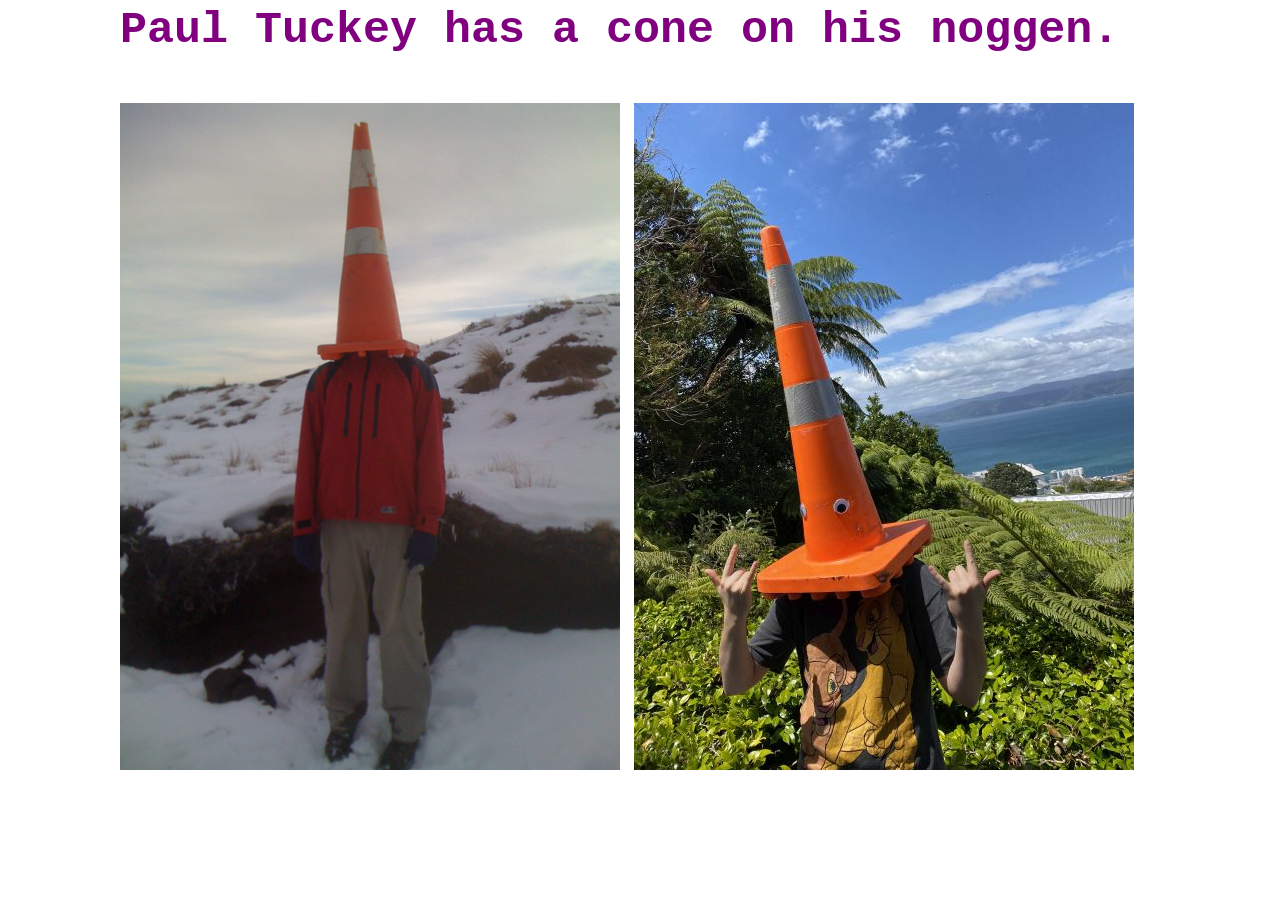
==== public_html/index.html @ 56b74fcc "docker ready15" ====
<head>
    <meta name="viewport" content="width=device-width, initial-scale=1, minimum-scale=1, maximum-scale=5"/>
    <title>Where the fuck are my pants</title>
</head>

<body>
	<section>
<h1>Paul Tuckey has a cone on his noggen.</h1>
<div class="pt">
    <img src="pt.jpg"/>
</div>

<div class="pt">
    <img src="pt2.jpg"/>
</div>
</section>
</body>

<style>
    body {
        padding: 0;
        margin: 0 auto;
    }
    section {
  margin: auto;
  max-width: 1050px;
}
    h1 {
        padding: 5px;
        color:purple;
        font-family: "Courier 10 Pitch", Courier, monospace;
	font-size:5vh;
    }
    .pt {
        display: inline-block;
	margin:5px;
    }
    .pt img {
        max-width: 100%;
    }
</style>
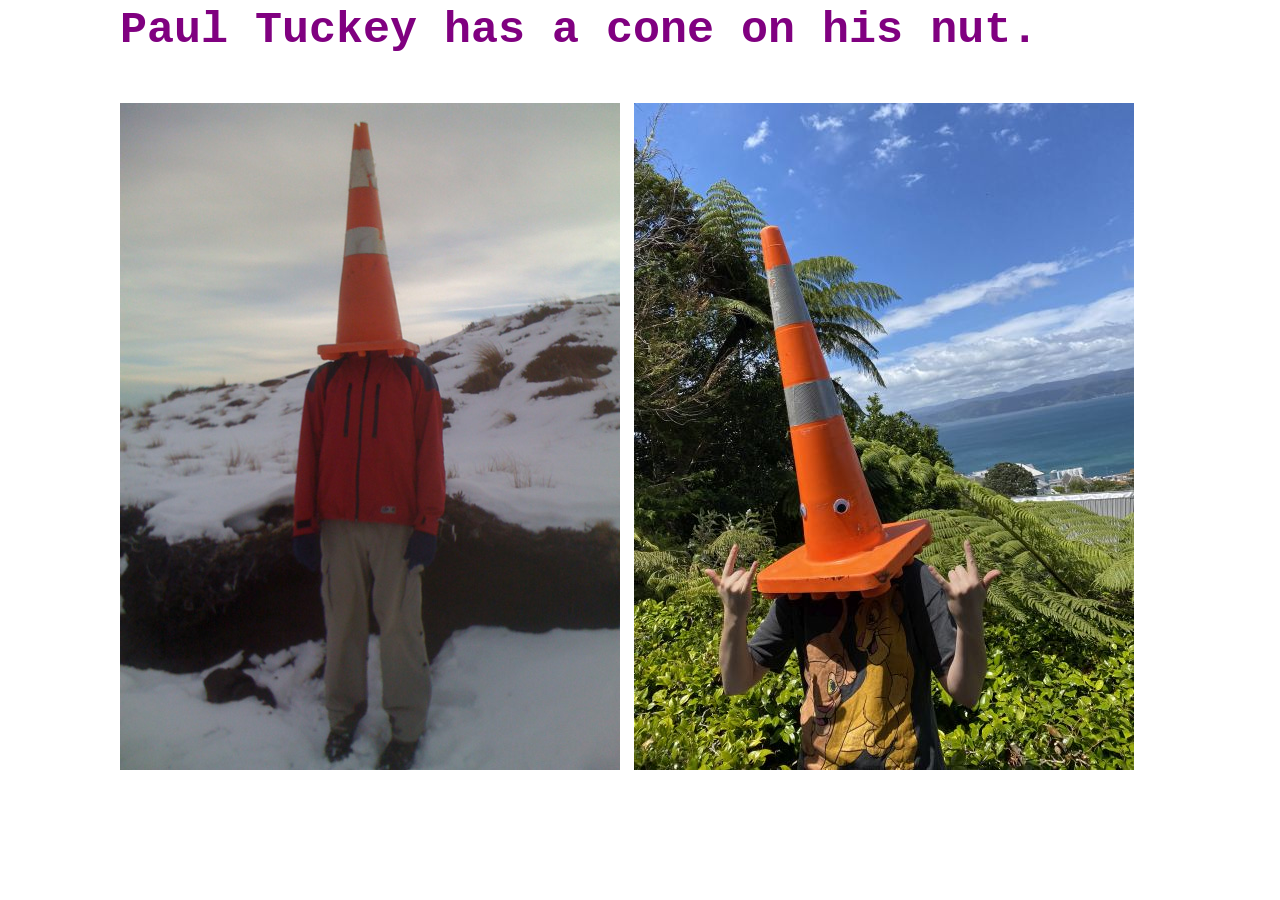
==== commit e5571fd8: "docker ready15" ====
--- a/public_html/index.html
+++ b/public_html/index.html
@@ -5,7 +5,7 @@
 
 <body>
 	<section>
-<h1>Paul Tuckey has a cone on his noggen.</h1>
+<h1>Paul Tuckey has a cone on his nut.</h1>
 <div class="pt">
     <img src="pt.jpg"/>
 </div>
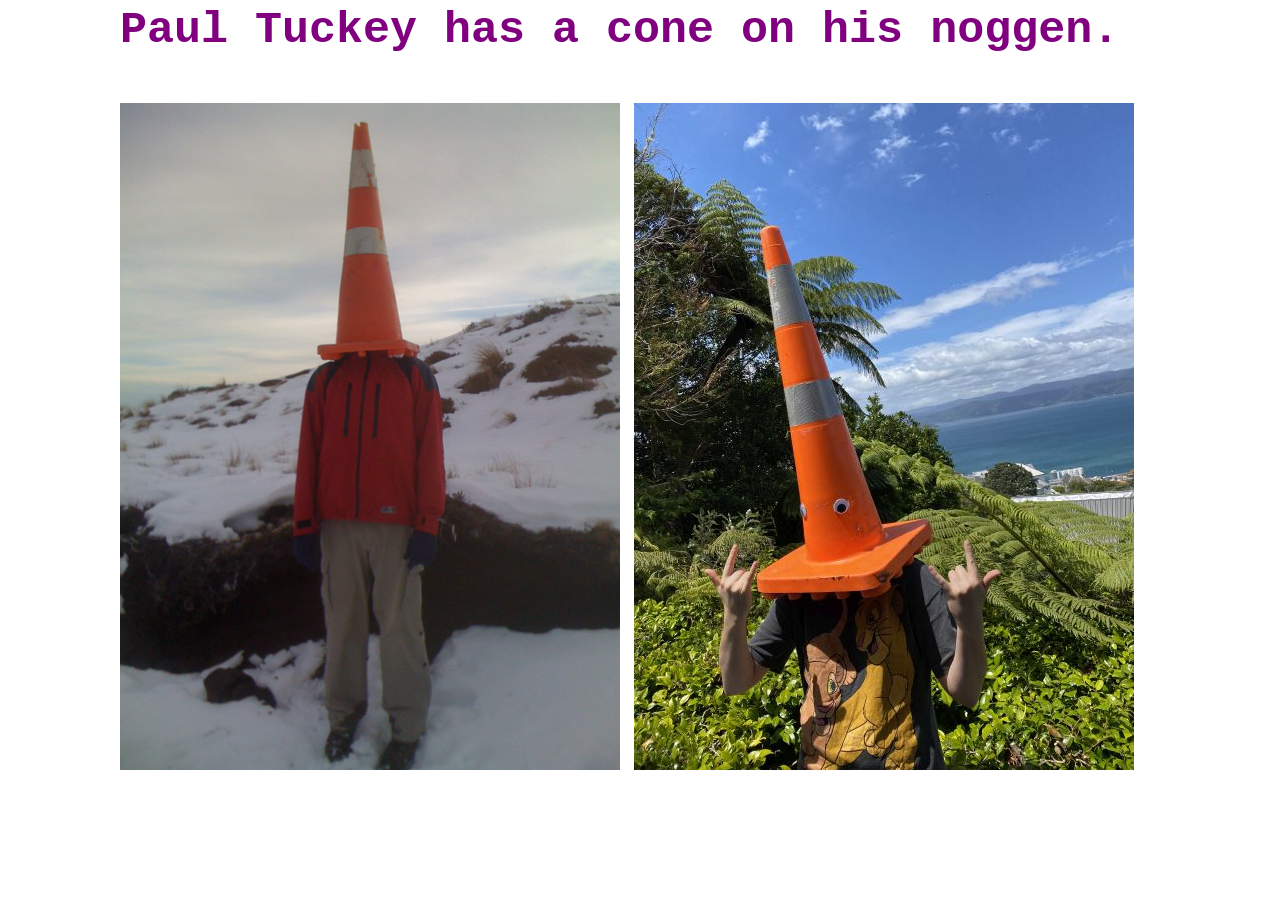
==== commit 38fc2344: "docker ready18" ====
--- a/public_html/index.html
+++ b/public_html/index.html
@@ -5,7 +5,7 @@
 
 <body>
 	<section>
-<h1>Paul Tuckey has a cone on his nut.</h1>
+<h1>Paul Tuckey has a cone on his noggen.</h1>
 <div class="pt">
     <img src="pt.jpg"/>
 </div>
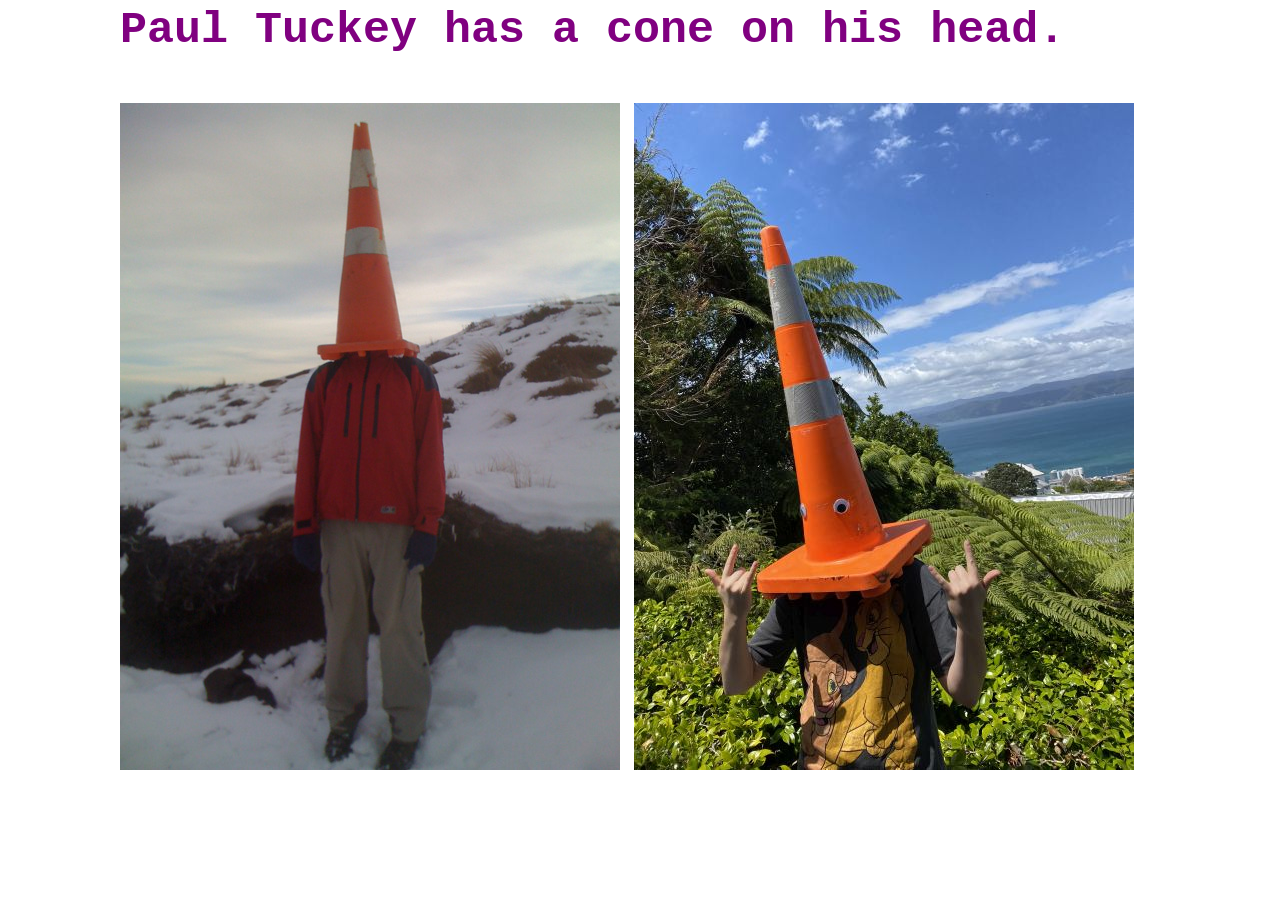
==== commit cfa7ff6b: "docker ready19" ====
--- a/public_html/index.html
+++ b/public_html/index.html
@@ -5,7 +5,7 @@
 
 <body>
 	<section>
-<h1>Paul Tuckey has a cone on his noggen.</h1>
+<h1>Paul Tuckey has a cone on his head.</h1>
 <div class="pt">
     <img src="pt.jpg"/>
 </div>
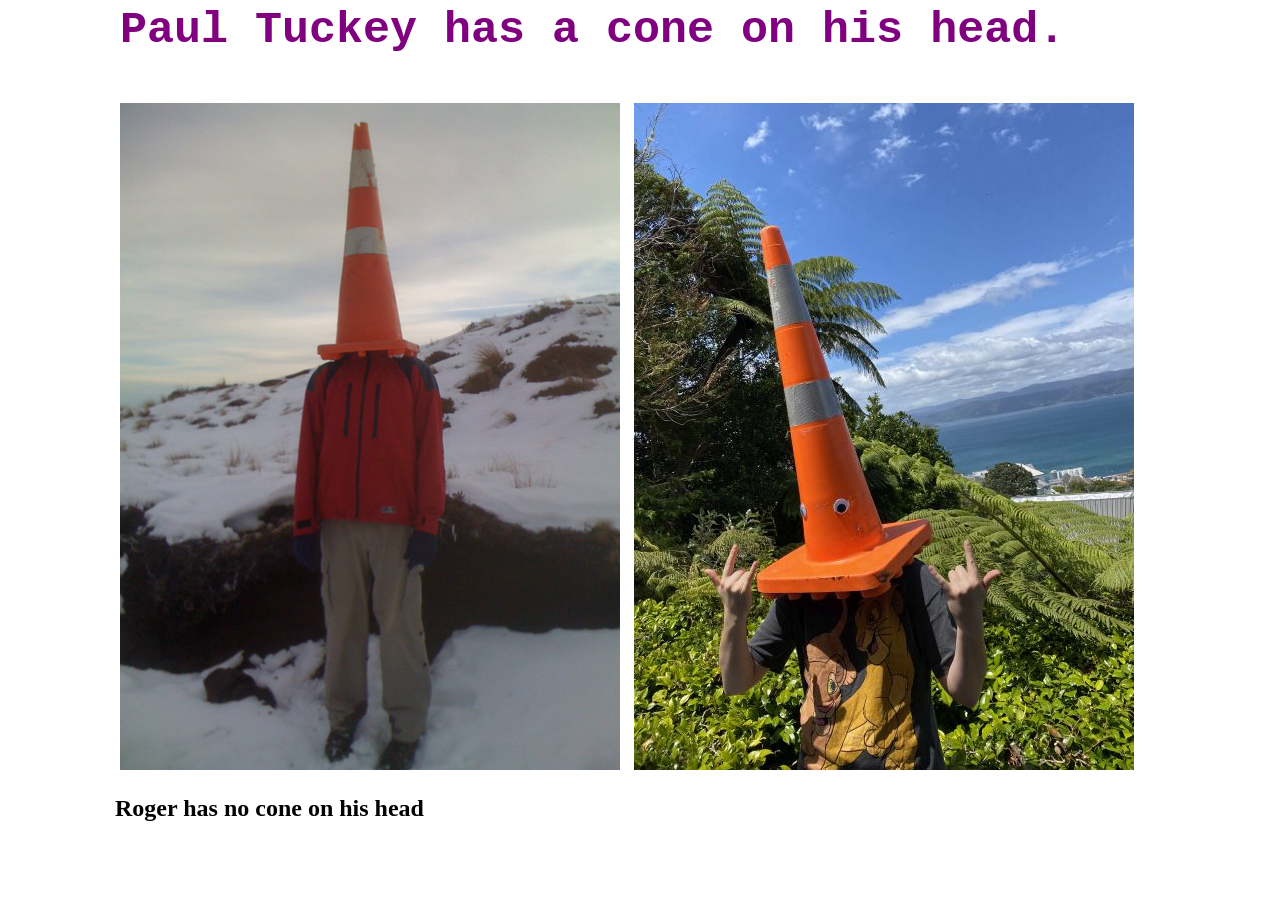
==== commit 0b7e21e7: "Roger 1" ====
--- a/public_html/index.html
+++ b/public_html/index.html
@@ -13,6 +13,7 @@
 <div class="pt">
     <img src="pt2.jpg"/>
 </div>
+        <h2>Roger has no cone on his head</h2>
 </section>
 </body>
 
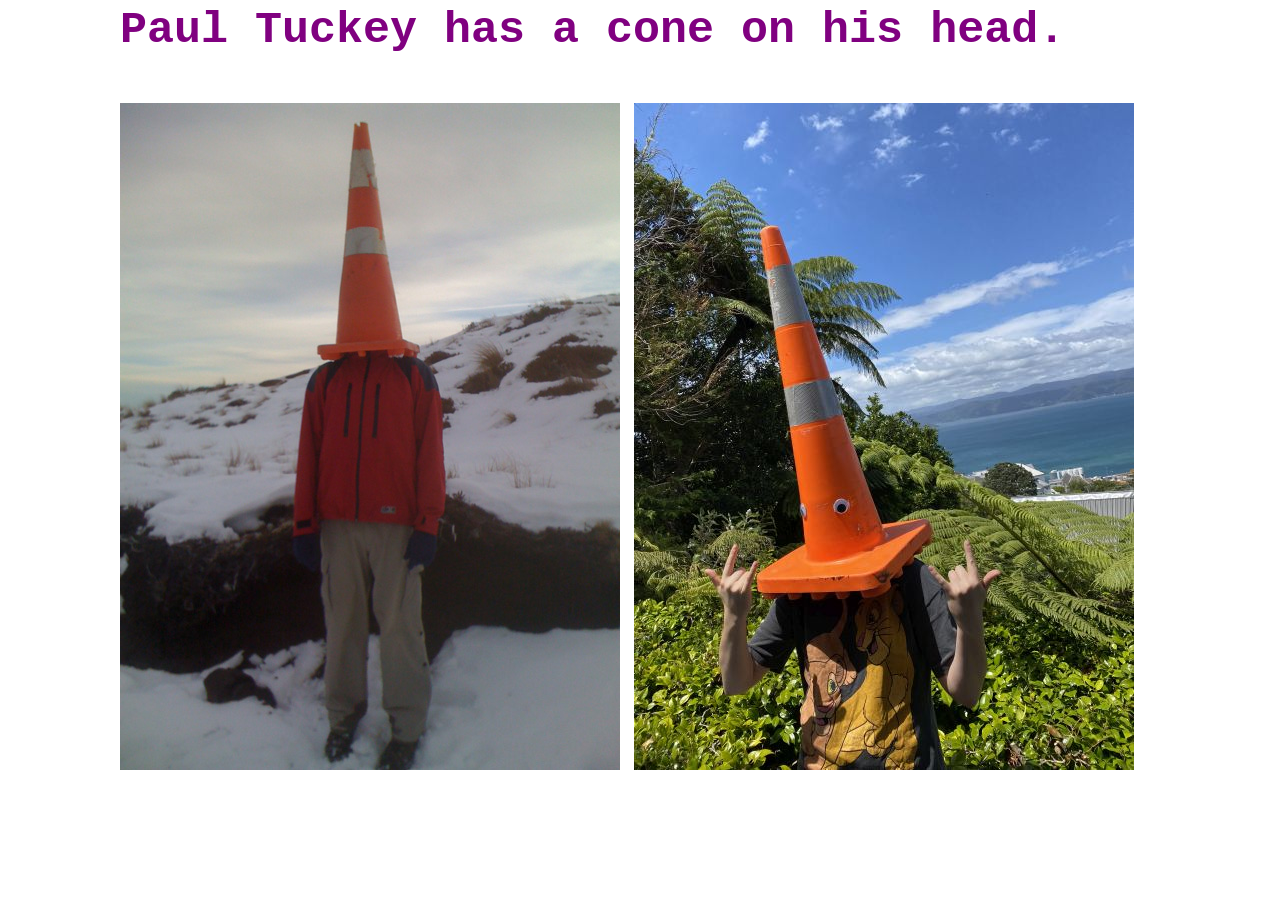
==== commit 24b6ae21: "Roger -1" ====
--- a/public_html/index.html
+++ b/public_html/index.html
@@ -13,7 +13,7 @@
 <div class="pt">
     <img src="pt2.jpg"/>
 </div>
-        <h2>Roger has no cone on his head</h2>
+
 </section>
 </body>
 
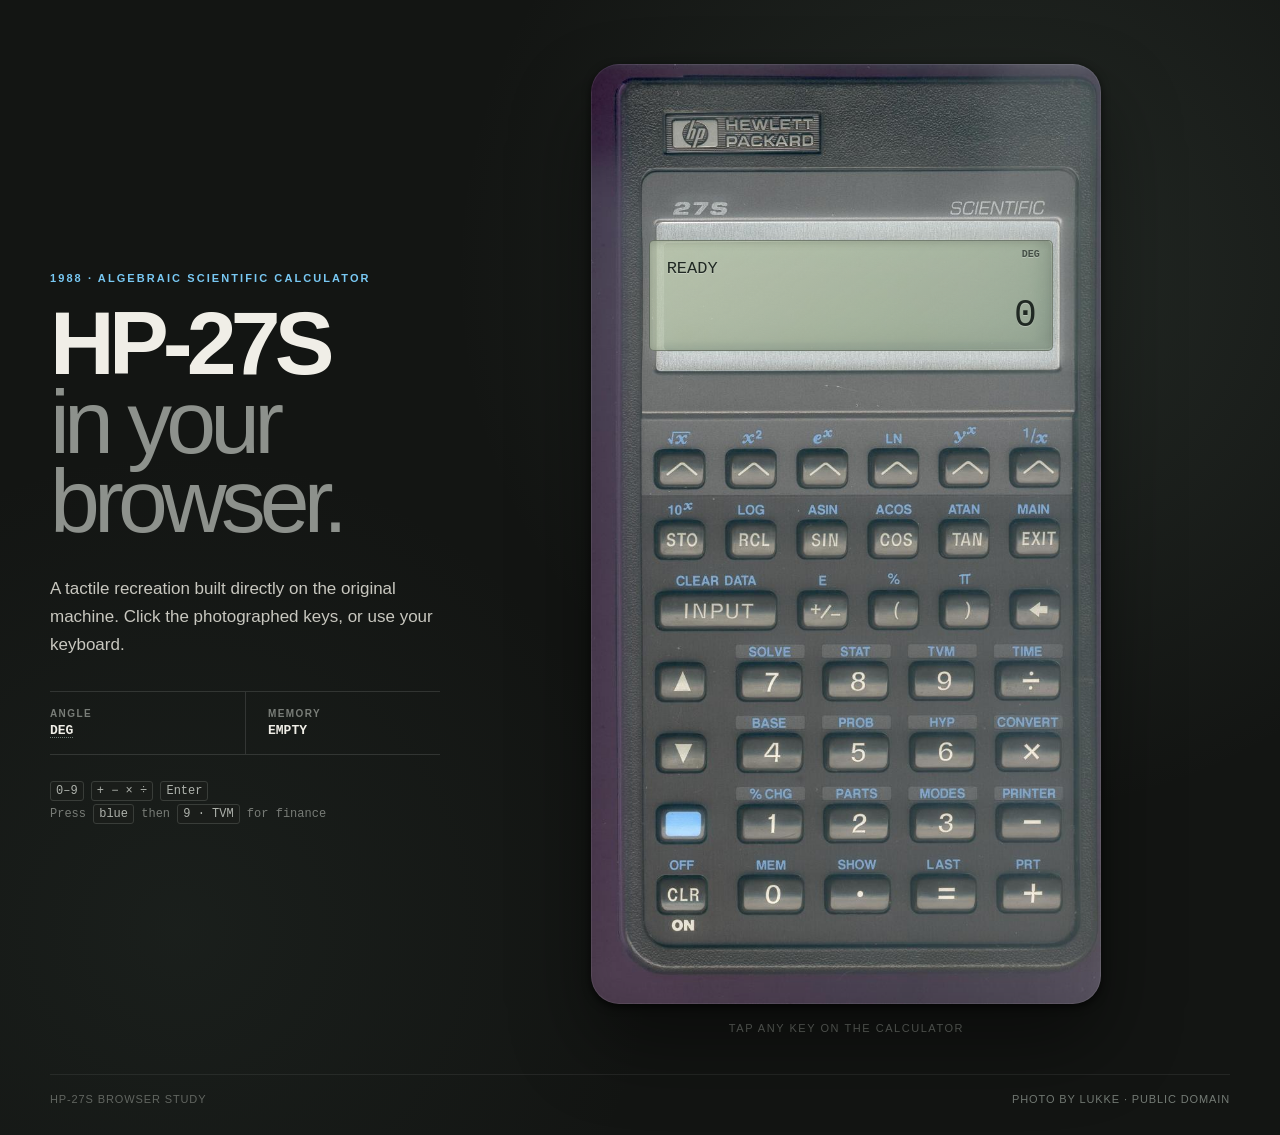
==== commit ddfb9aac: "Roger b" ====
--- a/public_html/index.html
+++ b/public_html/index.html
@@ -1,42 +1,141 @@
+<!doctype html>
+<html lang="en">
 <head>
-    <meta name="viewport" content="width=device-width, initial-scale=1, minimum-scale=1, maximum-scale=5"/>
-    <title>Where the fuck are my pants</title>
+  <meta charset="utf-8">
+  <meta name="viewport" content="width=device-width, initial-scale=1">
+  <meta name="theme-color" content="#171816">
+  <meta name="description" content="A browser-based HP-27S scientific calculator emulator.">
+  <title>HP-27S Calculator</title>
+  <link rel="icon" type="image/jpeg" href="assets/hp-27s.jpg">
+  <link rel="stylesheet" href="assets/styles.css">
+  <script src="assets/app.js" defer></script>
+  <script src="assets/alpine.min.js" defer></script>
 </head>
+<body>
+  <main class="page-shell" x-data="calculator" @keydown.window="handleKeyboard($event)">
+    <section class="intro" aria-labelledby="page-title">
+      <p class="eyebrow">1988 · algebraic scientific calculator</p>
+      <h1 id="page-title">HP-27S<br><span>in your browser.</span></h1>
+      <p class="lede">A tactile recreation built directly on the original machine. Click the photographed keys, or use your keyboard.</p>
 
-<body>
-	<section>
-<h1>Paul Tuckey has a cone on his head.</h1>
-<div class="pt">
-    <img src="pt.jpg"/>
-</div>
+      <div class="status-card" x-show="appMode === 'calculator'" aria-live="polite">
+        <div>
+          <span class="status-label">Angle</span>
+          <button class="mode-switch" type="button" @click="toggleAngle()" x-text="angleMode" aria-label="Toggle angle mode"></button>
+        </div>
+        <div>
+          <span class="status-label">Memory</span>
+          <strong x-text="memory === null ? 'EMPTY' : format(memory)"></strong>
+        </div>
+      </div>
 
-<div class="pt">
-    <img src="pt2.jpg"/>
-</div>
+      <div class="tvm-card" x-show="appMode !== 'calculator'" x-cloak aria-live="polite">
+        <div class="tvm-card-head">
+          <span>TVM registers</span>
+          <strong x-text="`${tvm.paymentsPerYear} P/YR · ${tvm.timing} MODE`"></strong>
+        </div>
+        <div class="tvm-registers">
+          <template x-for="field in ['n', 'rate', 'pv', 'pmt', 'fv']" :key="field">
+            <div>
+              <span x-text="tvmLabel(field)"></span>
+              <strong x-text="tvm[field] === null ? '—' : formatTvm(tvm[field])"></strong>
+            </div>
+          </template>
+        </div>
+      </div>
 
-</section>
+      <div class="quick-guide">
+        <template x-if="appMode === 'calculator'">
+          <div>
+            <p><kbd>0–9</kbd> <kbd>+ − × ÷</kbd> <kbd>Enter</kbd></p>
+            <p>Press <kbd>blue</kbd> then <kbd>9 · TVM</kbd> for finance</p>
+          </div>
+        </template>
+        <template x-if="appMode !== 'calculator'">
+          <div>
+            <p>Enter a value, then press its display key to store it.</p>
+            <p>Press an unknown register’s key to solve.</p>
+            <p>Cash received is positive · cash paid is negative.</p>
+          </div>
+        </template>
+      </div>
+    </section>
+
+    <section class="calculator-wrap" aria-label="HP-27S calculator emulator">
+      <div class="calculator" :class="{ 'is-off': !powered, 'shift-on': shift }">
+        <img src="assets/hp-27s.jpg" width="800" height="1474" alt="Front of a Hewlett-Packard HP-27S scientific calculator" draggable="false">
+
+        <div class="lcd" :class="{ 'has-menu': appMode !== 'calculator' }" aria-live="polite" aria-atomic="true">
+          <div class="lcd-meta">
+            <span x-text="shift ? 'f' : ''"></span>
+            <span x-text="memory !== null ? 'M' : ''"></span>
+            <span x-text="angleMode"></span>
+          </div>
+          <div class="lcd-expression" x-text="powered ? expressionLine : ''"></div>
+          <div class="lcd-value" x-text="powered ? display : ''"></div>
+          <div class="lcd-menu" x-show="powered && appMode !== 'calculator'" x-cloak>
+            <template x-for="(label, index) in tvmMenuLabels()" :key="index">
+              <span x-text="label"></span>
+            </template>
+          </div>
+        </div>
+
+        <div class="keys" aria-label="Calculator keypad">
+          <button class="key soft c1 r1" type="button" @click="appMode === 'calculator' ? applyFunction('sqrt') : tvmSoftKey(0)" aria-label="Display key 1"></button>
+          <button class="key soft c2 r1" type="button" @click="appMode === 'calculator' ? applyFunction('square') : tvmSoftKey(1)" aria-label="Display key 2"></button>
+          <button class="key soft c3 r1" type="button" @click="appMode === 'calculator' ? applyFunction('exp') : tvmSoftKey(2)" aria-label="Display key 3"></button>
+          <button class="key soft c4 r1" type="button" @click="appMode === 'calculator' ? applyFunction('ln') : tvmSoftKey(3)" aria-label="Display key 4"></button>
+          <button class="key soft c5 r1" type="button" @click="appMode === 'calculator' ? operator('^') : tvmSoftKey(4)" aria-label="Display key 5"></button>
+          <button class="key soft c6 r1" type="button" @click="appMode === 'calculator' ? applyFunction('reciprocal') : tvmSoftKey(5)" aria-label="Display key 6"></button>
+
+          <button class="key soft c1 r2" type="button" @click="storageKey('store')" :aria-label="shift ? 'Ten to the power x' : 'Store in memory'"></button>
+          <button class="key soft c2 r2" type="button" @click="storageKey('recall')" :aria-label="shift ? 'Common logarithm' : 'Recall memory'"></button>
+          <button class="key soft c3 r2" type="button" @click="trig('sin')" :aria-label="shift ? 'Inverse sine' : 'Sine'"></button>
+          <button class="key soft c4 r2" type="button" @click="trig('cos')" :aria-label="shift ? 'Inverse cosine' : 'Cosine'"></button>
+          <button class="key soft c5 r2" type="button" @click="trig('tan')" :aria-label="shift ? 'Inverse tangent' : 'Tangent'"></button>
+          <button class="key soft c6 r2" type="button" @click="exitKey()" aria-label="Exit menu"></button>
+
+          <button class="key input r3" type="button" @click="inputKey()" aria-label="Input or clear data"></button>
+          <button class="key small c3 r3" type="button" @click="toggleSign()" aria-label="Change sign"></button>
+          <button class="key small c4 r3" type="button" @click="parenthesis('(')" aria-label="Open parenthesis"></button>
+          <button class="key small c5 r3" type="button" @click="parenthesis(')')" aria-label="Close parenthesis"></button>
+          <button class="key small c6 r3" type="button" @click="backspace()" aria-label="Backspace"></button>
+
+          <button class="key nav c1 r4" type="button" @click="browseHistory(-1)" aria-label="Previous calculation"></button>
+          <button class="key number c2 r4" type="button" @click="digit('7')" aria-label="7"></button>
+          <button class="key number c3 r4" type="button" @click="digit('8')" aria-label="8"></button>
+          <button class="key number c4 r4" type="button" @click="digit('9')" aria-label="9"></button>
+          <button class="key number c5 r4" type="button" @click="operator('/')" aria-label="Divide"></button>
+
+          <button class="key nav c1 r5" type="button" @click="browseHistory(1)" aria-label="Next calculation"></button>
+          <button class="key number c2 r5" type="button" @click="digit('4')" aria-label="4"></button>
+          <button class="key number c3 r5" type="button" @click="digit('5')" aria-label="5"></button>
+          <button class="key number c4 r5" type="button" @click="digit('6')" aria-label="6"></button>
+          <button class="key number c5 r5" type="button" @click="operator('*')" aria-label="Multiply"></button>
+
+          <button class="key shift c1 r6" type="button" @click="toggleShift()" aria-label="Blue shift"></button>
+          <button class="key number c2 r6" type="button" @click="digit('1')" aria-label="1"></button>
+          <button class="key number c3 r6" type="button" @click="digit('2')" aria-label="2"></button>
+          <button class="key number c4 r6" type="button" @click="digit('3')" aria-label="3"></button>
+          <button class="key number c5 r6" type="button" @click="operator('-')" aria-label="Subtract"></button>
+
+          <button class="key number c1 r7" type="button" @click="clearOrPower()" aria-label="Clear or power on"></button>
+          <button class="key number c2 r7" type="button" @click="digit('0')" aria-label="0"></button>
+          <button class="key number c3 r7" type="button" @click="decimal()" aria-label="Decimal point"></button>
+          <button class="key number c4 r7" type="button" @click="equals()" aria-label="Equals"></button>
+          <button class="key number c5 r7" type="button" @click="operator('+')" aria-label="Add"></button>
+
+          <button class="key secondary percent" type="button" @click="percent()" aria-label="Percent"></button>
+          <button class="key secondary pi" type="button" @click="constantPi()" aria-label="Pi"></button>
+        </div>
+      </div>
+      <p class="tap-hint">Tap any key on the calculator</p>
+    </section>
+  </main>
+
+  <footer>
+    <span>HP-27S browser study</span>
+    <a href="https://commons.wikimedia.org/wiki/File:Hp-27s.jpg" target="_blank" rel="noreferrer">Photo by Lukke · Public domain</a>
+  </footer>
 </body>
-
-<style>
-    body {
-        padding: 0;
-        margin: 0 auto;
-    }
-    section {
-  margin: auto;
-  max-width: 1050px;
-}
-    h1 {
-        padding: 5px;
-        color:purple;
-        font-family: "Courier 10 Pitch", Courier, monospace;
-	font-size:5vh;
-    }
-    .pt {
-        display: inline-block;
-	margin:5px;
-    }
-    .pt img {
-        max-width: 100%;
-    }
-</style>
+</html>
--- a/public_html/assets/styles.css
+++ b/public_html/assets/styles.css
@@ -0,0 +1,219 @@
+:root {
+  color-scheme: dark;
+  --ink: #f0eee7;
+  --muted: #aaa99f;
+  --blue: #78c8f3;
+  --panel: #1e211f;
+  --line: rgba(255, 255, 255, .12);
+}
+
+* { box-sizing: border-box; }
+
+[x-cloak] { display: none !important; }
+
+html { min-height: 100%; background: #131513; }
+
+body {
+  min-height: 100vh;
+  margin: 0;
+  color: var(--ink);
+  font-family: Arial, Helvetica, sans-serif;
+  background:
+    radial-gradient(circle at 78% 24%, rgba(117, 142, 126, .17), transparent 34rem),
+    radial-gradient(circle at 14% 82%, rgba(77, 101, 90, .12), transparent 30rem),
+    #131513;
+}
+
+button, a { -webkit-tap-highlight-color: transparent; }
+
+.page-shell {
+  width: min(1180px, calc(100% - 40px));
+  min-height: calc(100vh - 72px);
+  margin: 0 auto;
+  display: grid;
+  grid-template-columns: minmax(280px, .8fr) minmax(400px, 560px);
+  gap: clamp(44px, 8vw, 120px);
+  align-items: center;
+  padding: 64px 0 40px;
+}
+
+.intro { align-self: center; max-width: 470px; }
+
+.eyebrow {
+  margin: 0 0 20px;
+  color: var(--blue);
+  font-size: 11px;
+  font-weight: 700;
+  letter-spacing: .19em;
+  text-transform: uppercase;
+}
+
+h1 {
+  margin: 0;
+  font-size: clamp(52px, 7vw, 92px);
+  line-height: .88;
+  letter-spacing: -.065em;
+}
+
+h1 span { color: #8d918c; font-weight: 400; }
+
+.lede {
+  max-width: 420px;
+  margin: 34px 0 32px;
+  color: #c8c7bf;
+  font-size: 17px;
+  line-height: 1.65;
+}
+
+.status-card {
+  display: grid;
+  grid-template-columns: 1fr 1fr;
+  max-width: 390px;
+  border-top: 1px solid var(--line);
+  border-bottom: 1px solid var(--line);
+}
+
+.status-card > div { padding: 16px 0; display: flex; flex-direction: column; gap: 5px; }
+.status-card > div + div { padding-left: 22px; border-left: 1px solid var(--line); }
+.status-label { color: #797d78; font-size: 10px; font-weight: 700; letter-spacing: .14em; text-transform: uppercase; }
+.status-card strong, .mode-switch { color: var(--ink); font: 700 13px/1 monospace; }
+.mode-switch { width: max-content; padding: 0; border: 0; border-bottom: 1px dotted #6b7770; background: none; cursor: pointer; }
+
+.tvm-card { max-width: 430px; border-top: 1px solid var(--line); border-bottom: 1px solid var(--line); }
+.tvm-card-head { display: flex; justify-content: space-between; gap: 16px; padding: 13px 0 11px; color: #7f837e; font-size: 10px; font-weight: 700; letter-spacing: .12em; text-transform: uppercase; }
+.tvm-card-head strong { color: var(--blue); font-family: monospace; }
+.tvm-registers { display: grid; grid-template-columns: repeat(5, 1fr); border-top: 1px solid var(--line); }
+.tvm-registers > div { min-width: 0; padding: 12px 8px 14px 0; }
+.tvm-registers span { display: block; margin-bottom: 6px; color: #6f746f; font: 700 10px/1 monospace; }
+.tvm-registers strong { display: block; overflow: hidden; color: #d7d9d3; font: 700 11px/1.2 monospace; text-overflow: ellipsis; }
+
+.quick-guide { margin-top: 25px; color: #777b76; font: 12px/1.9 monospace; }
+.quick-guide p { margin: 0; }
+kbd { padding: 2px 5px; color: #aeb2ac; border: 1px solid #393d39; border-radius: 3px; background: #1a1d1a; }
+
+.calculator-wrap { width: 100%; max-width: 510px; justify-self: center; }
+.calculator {
+  position: relative;
+  width: 100%;
+  overflow: hidden;
+  border-radius: 5.5% / 3%;
+  box-shadow: 0 40px 80px rgba(0, 0, 0, .43), 0 3px 9px rgba(0, 0, 0, .65);
+  isolation: isolate;
+  user-select: none;
+}
+.calculator::after {
+  content: "";
+  position: absolute;
+  inset: 0;
+  z-index: 5;
+  pointer-events: none;
+  border-radius: inherit;
+  box-shadow: inset 0 0 0 1px rgba(255,255,255,.08), inset 0 0 35px rgba(0,0,0,.13);
+}
+.calculator img { display: block; width: 100%; height: auto; }
+
+.lcd {
+  position: absolute;
+  z-index: 2;
+  left: 11.25%;
+  top: 18.7%;
+  width: 79.2%;
+  height: 11.8%;
+  padding: 3.6% 3.3% 2.1%;
+  overflow: hidden;
+  color: #202923;
+  background: linear-gradient(145deg, rgba(194, 206, 180, .78), rgba(156, 172, 151, .7));
+  border: 1px solid rgba(31, 39, 31, .45);
+  border-radius: 5px;
+  box-shadow: inset 0 1px 9px rgba(42, 50, 38, .24), 0 0 12px rgba(182, 197, 170, .1);
+  font-family: "Courier New", Courier, monospace;
+  text-shadow: 0 1px rgba(255,255,255,.28);
+}
+
+.lcd-meta { position: absolute; top: 8%; left: 3%; right: 3%; display: flex; gap: 9px; color: #455047; font-size: clamp(7px, 1.2vw, 10px); font-weight: 700; }
+.lcd-meta span:last-child { margin-left: auto; }
+.lcd-expression { height: 44%; overflow: hidden; white-space: nowrap; text-overflow: ellipsis; font-size: clamp(10px, 1.9vw, 17px); line-height: 1.2; }
+.lcd-value { overflow: hidden; white-space: nowrap; text-align: right; font-size: clamp(20px, 4.6vw, 38px); line-height: 1.15; letter-spacing: -.05em; }
+.lcd.has-menu { padding-bottom: 4.3%; }
+.lcd.has-menu .lcd-expression { height: 35%; font-size: clamp(8px, 1.5vw, 13px); }
+.lcd.has-menu .lcd-value { font-size: clamp(15px, 3.5vw, 29px); line-height: 1; }
+.lcd-menu { position: absolute; right: 2.2%; bottom: 4%; left: 2.2%; display: grid; grid-template-columns: repeat(6, 1fr); gap: 1.2%; }
+.lcd-menu span { min-width: 0; padding: 2.5% 0 2%; overflow: hidden; color: #1d261f; border: 1px solid rgba(32, 42, 34, .48); background: rgba(187, 199, 175, .36); font-size: clamp(6px, 1.15vw, 10px); font-weight: 700; line-height: 1; text-align: center; text-overflow: clip; }
+.is-off .lcd { background: rgba(164, 177, 153, .2); }
+
+.key { position: absolute; z-index: 4; border: 0; border-radius: 10px; background: transparent; cursor: pointer; }
+.key::after { content: ""; position: absolute; inset: 2px; border-radius: inherit; border: 1px solid transparent; transition: background .11s ease, border-color .11s ease, transform .08s ease; }
+.key:hover::after, .key:focus-visible::after { border-color: rgba(129, 210, 250, .85); background: rgba(120, 200, 243, .1); outline: none; }
+.key:focus-visible { outline: none; }
+.key:active::after { transform: translateY(2px) scale(.96); background: rgba(120, 200, 243, .22); }
+.shift-on .key.shift::after { border-color: rgba(129, 210, 250, .9); background: rgba(120, 200, 243, .3); box-shadow: 0 0 18px rgba(76, 184, 239, .55); }
+
+.soft { width: 10.7%; height: 4.8%; }
+.small { width: 10.9%; height: 4.8%; }
+.number, .nav, .shift { height: 4.9%; }
+.number { width: 13.8%; }
+.nav, .shift { width: 10.8%; }
+.input { left: 12.2%; width: 24.9%; height: 4.8%; }
+
+.c1 { left: 12.1%; }
+.c2 { left: 26.1%; }
+.c3 { left: 40.4%; }
+.c4 { left: 54.5%; }
+.c5 { left: 68.3%; }
+.c6 { left: 82.5%; }
+.number.c2 { left: 26.1%; }
+.number.c3 { left: 45.3%; }
+.number.c4 { left: 62.1%; }
+.number.c5 { left: 79.1%; }
+.number.c1 { left: 12.2%; width: 10.8%; }
+.nav.c1, .shift.c1 { left: 12.2%; }
+
+.r1 { top: 41.05%; }
+.r2 { top: 48.55%; }
+.r3 { top: 56.0%; }
+.r4 { top: 63.75%; }
+.r5 { top: 71.4%; }
+.r6 { top: 79.0%; }
+.r7 { top: 86.65%; }
+
+.secondary { width: 10.9%; height: 2.4%; border-radius: 3px; }
+.secondary.percent { left: 54.5%; top: 53.1%; }
+.secondary.pi { left: 68.3%; top: 53.1%; }
+
+.tap-hint { margin: 18px 0 0; color: #686c67; font-size: 11px; letter-spacing: .14em; text-align: center; text-transform: uppercase; }
+
+footer {
+  width: min(1180px, calc(100% - 40px));
+  margin: 0 auto;
+  padding: 18px 0 30px;
+  display: flex;
+  justify-content: space-between;
+  gap: 24px;
+  color: #626661;
+  border-top: 1px solid rgba(255,255,255,.07);
+  font-size: 11px;
+  letter-spacing: .08em;
+  text-transform: uppercase;
+}
+footer a { color: #747b75; text-decoration: none; }
+footer a:hover { color: var(--blue); }
+
+@media (max-width: 820px) {
+  .page-shell { grid-template-columns: 1fr; gap: 44px; padding-top: 40px; }
+  .intro { max-width: 560px; }
+  h1 { font-size: clamp(54px, 16vw, 86px); }
+  .lede { margin-top: 26px; }
+  .calculator-wrap { max-width: 500px; }
+}
+
+@media (max-width: 480px) {
+  .page-shell { width: min(100% - 22px, 1180px); padding-top: 28px; }
+  .intro { padding: 0 8px; }
+  .quick-guide { display: none; }
+  .calculator-wrap { width: calc(100% + 8px); margin-left: -4px; }
+  footer { width: calc(100% - 30px); flex-direction: column; gap: 8px; }
+}
+
+@media (prefers-reduced-motion: reduce) {
+  *, *::before, *::after { scroll-behavior: auto !important; transition: none !important; }
+}
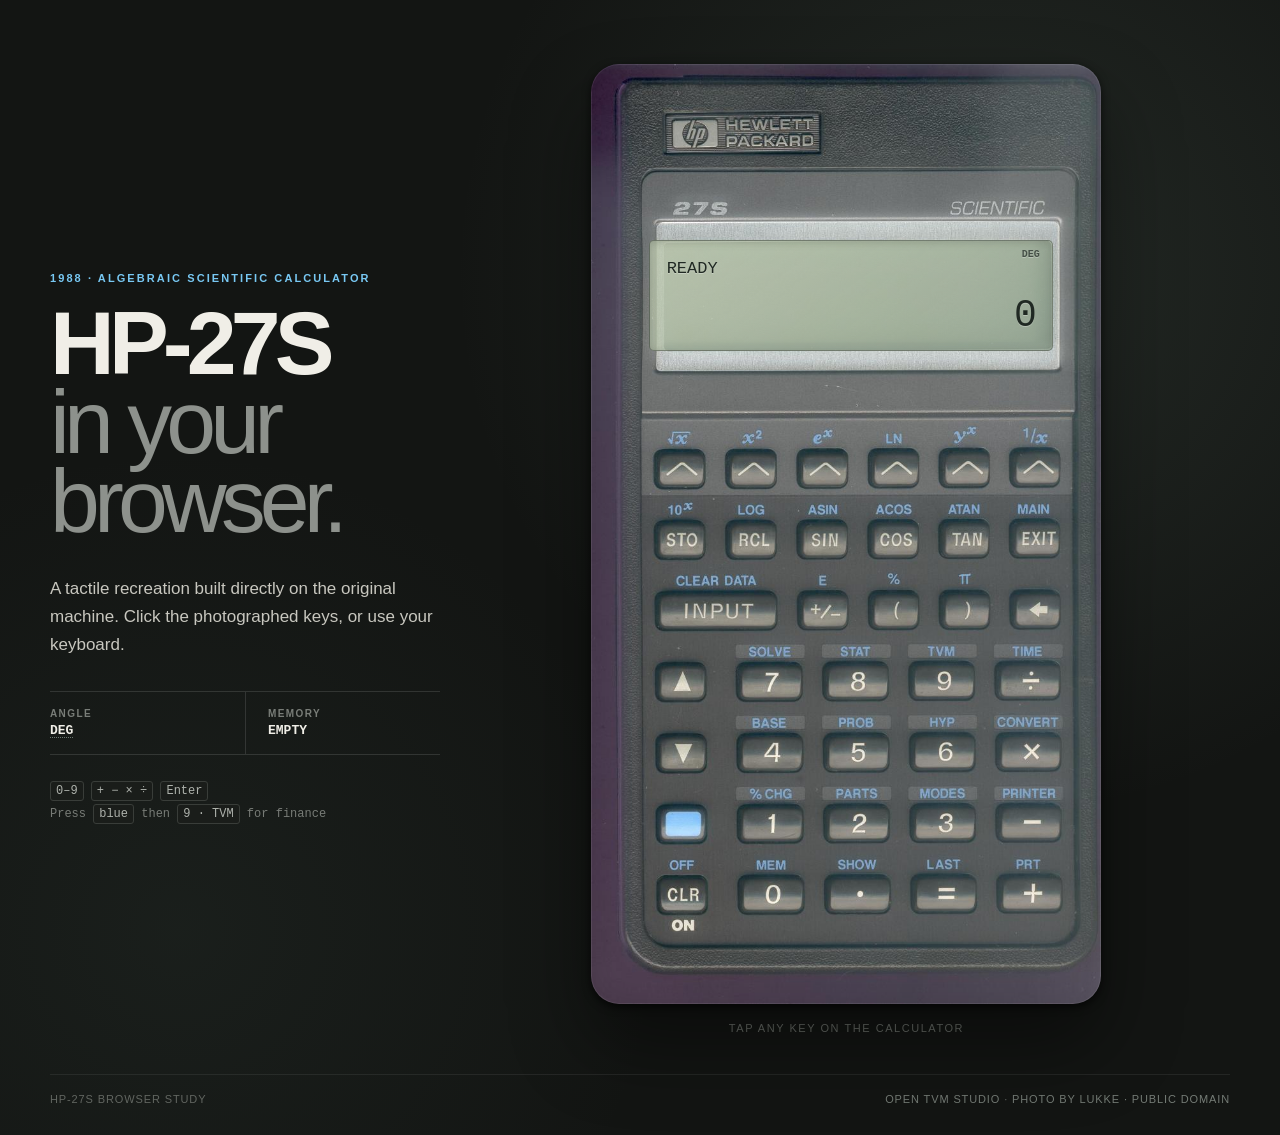
==== commit d12e2612: "Roger c" ====
--- a/public_html/index.html
+++ b/public_html/index.html
@@ -135,7 +135,7 @@
 
   <footer>
     <span>HP-27S browser study</span>
-    <a href="https://commons.wikimedia.org/wiki/File:Hp-27s.jpg" target="_blank" rel="noreferrer">Photo by Lukke · Public domain</a>
+    <span><a href="tvm.html">Open TVM Studio</a> · <a href="https://commons.wikimedia.org/wiki/File:Hp-27s.jpg" target="_blank" rel="noreferrer">Photo by Lukke · Public domain</a></span>
   </footer>
 </body>
 </html>
